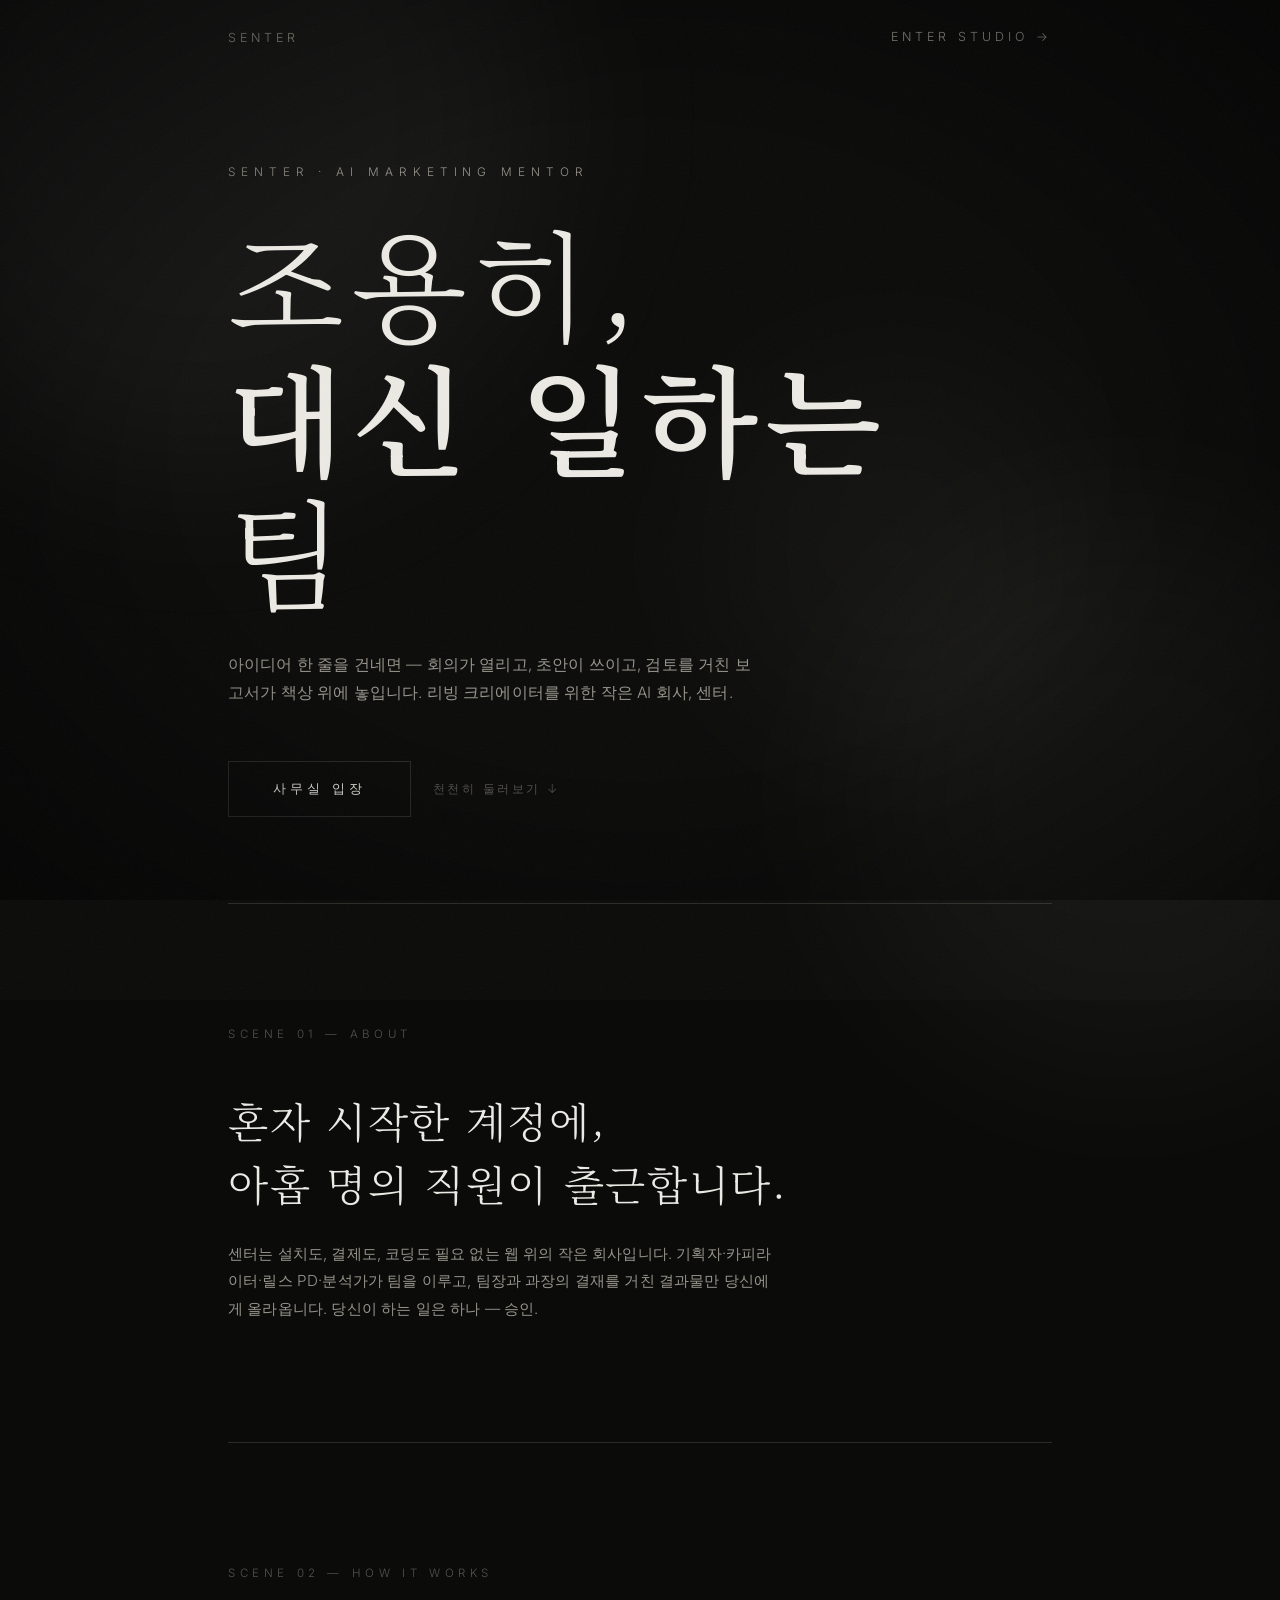
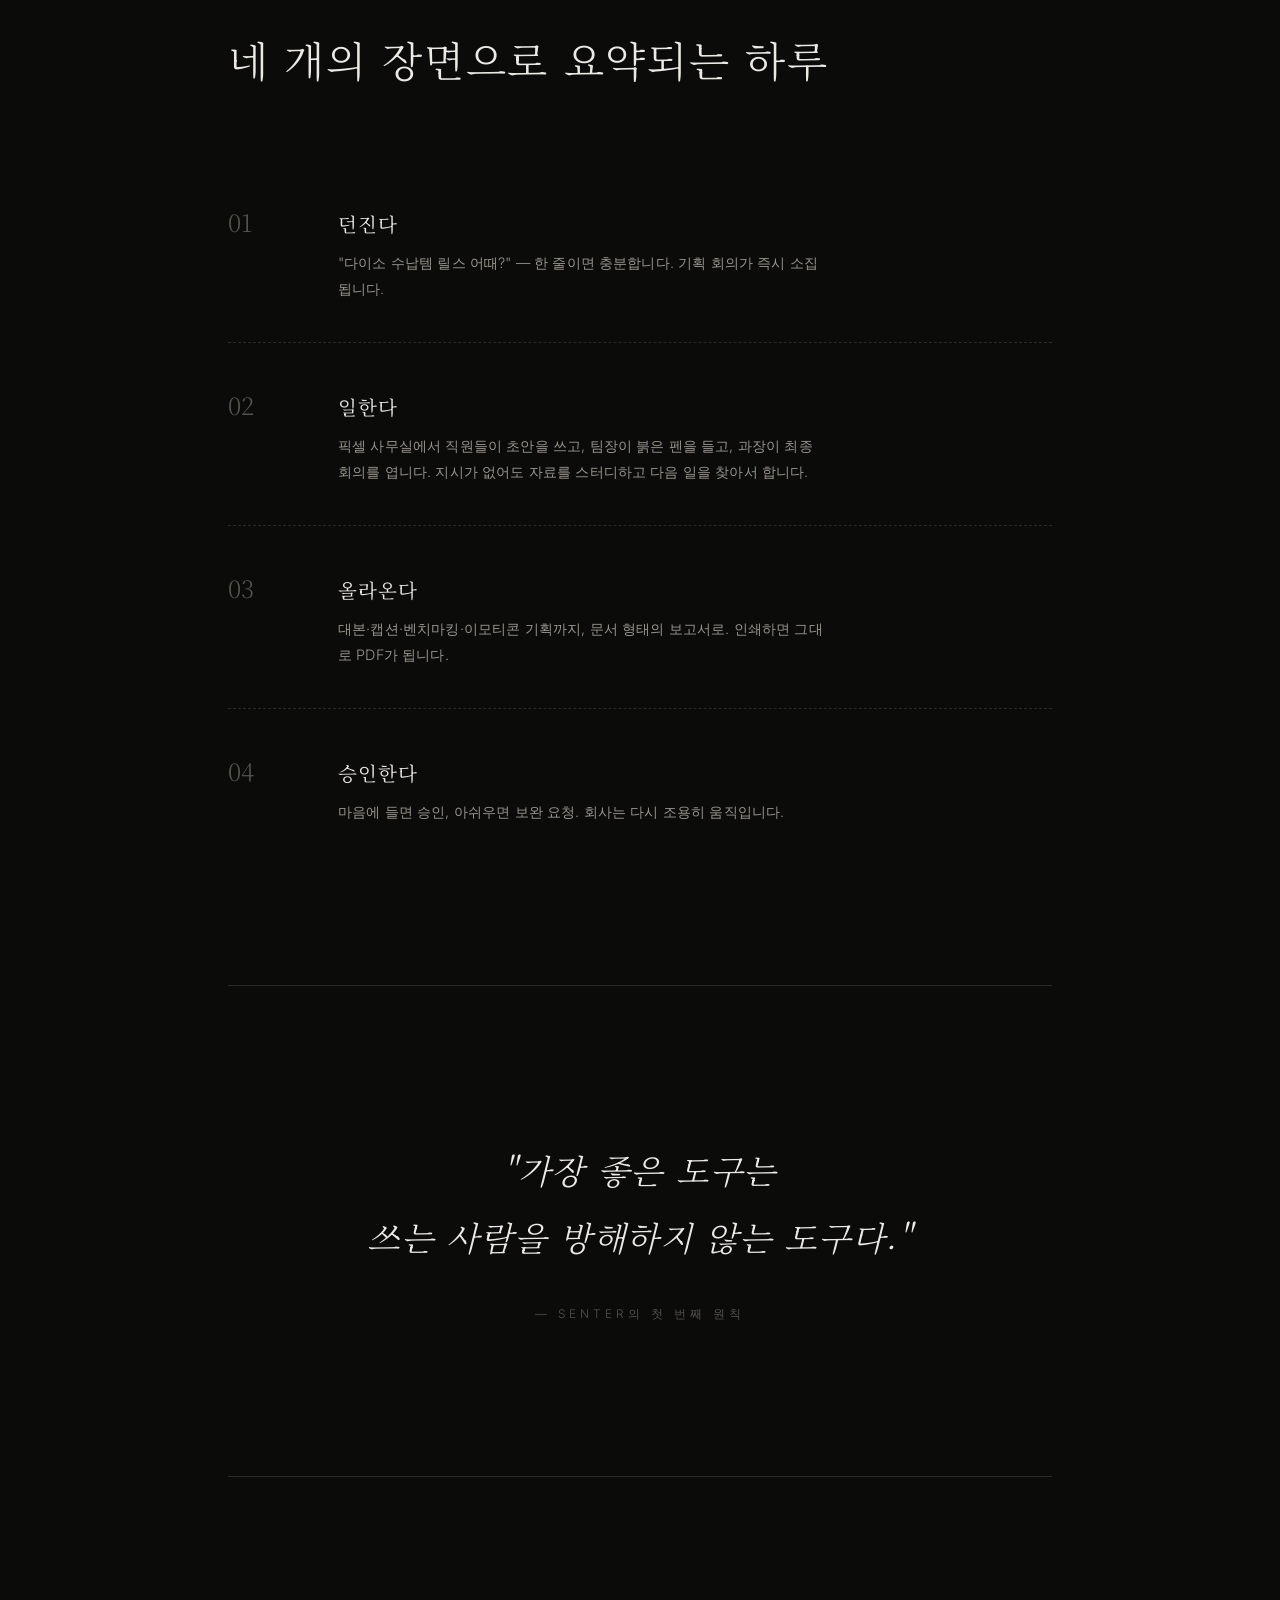
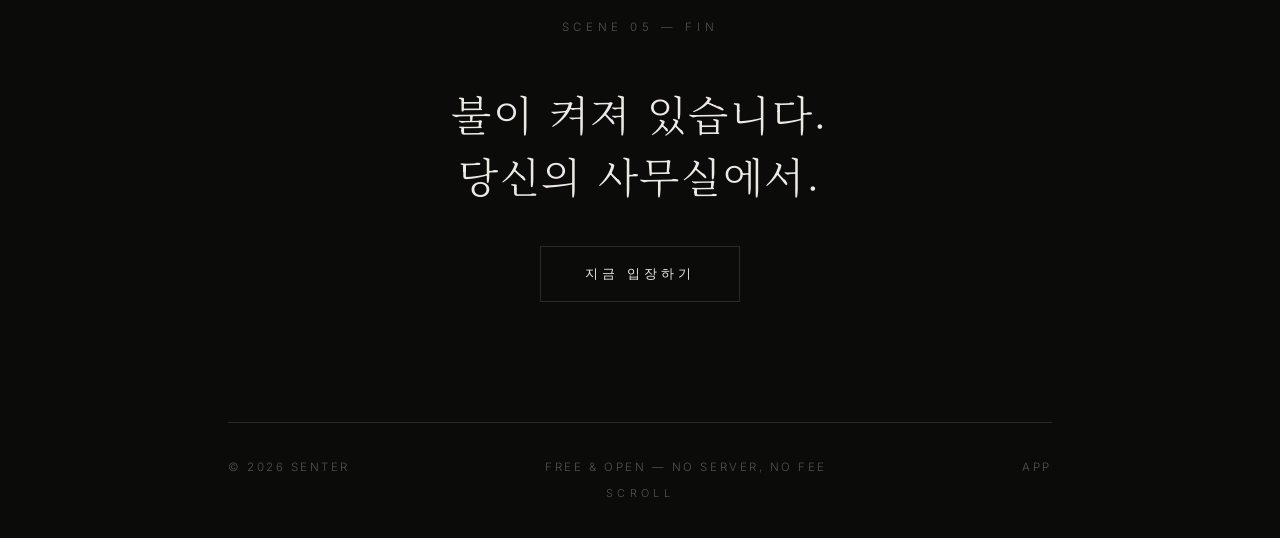
==== homepage/index.html @ 156e3adc "브랜드 홈페이지 + 개인 포트폴리오 사이트 (앱과 별개, 흑백 필름·몽환 무드) - homepage/index.html: 센터 브랜드 홈페이지 — 미니멀 흑백 영화 무드   (필름" ====
<!DOCTYPE html>
<html lang="ko">
<head>
<meta charset="UTF-8">
<meta name="viewport" content="width=device-width, initial-scale=1.0">
<title>센터 — 조용히, 대신 일하는 팀</title>
<meta name="description" content="센터(Senter) — 리빙 크리에이터를 위한 AI 마케팅 멘토 팀. 아이디어 한 줄이면, 회의부터 보고서까지.">
<!-- 무료 폰트 (Google Fonts, SIL OFL) — 렌더링 비차단 로드 -->
<link rel="preconnect" href="https://fonts.gstatic.com" crossorigin>
<link href="https://fonts.googleapis.com/css2?family=Noto+Serif+KR:wght@300;400;600&family=Inter:wght@300;400&display=swap" rel="stylesheet" media="print" onload="this.media='all'">
<style>
/* ============ 흑백 필름 · 몽환 무드 — 외부 이미지 없이 CSS/SVG로만 ============ */
* { box-sizing: border-box; margin: 0; padding: 0; }
:root {
  --ink: #eceae4;        /* 은염 인화지의 흰색 */
  --ink-soft: #97948b;
  --ink-dim: #55534d;
  --paper: #0b0b0a;      /* 필름의 검정 */
  --paper-2: #121211;
  --line: rgba(236, 234, 228, .14);
  --serif: "Noto Serif KR", "Apple SD Gothic Neo", serif;
  --sans: "Inter", "Apple SD Gothic Neo", system-ui, sans-serif;
}
html { scroll-behavior: smooth; }
body {
  background: var(--paper);
  color: var(--ink);
  font-family: var(--sans);
  font-weight: 300;
  line-height: 1.8;
  letter-spacing: .01em;
  overflow-x: hidden;
}

/* ---- 필름 그레인 (SVG 노이즈 — 프레임마다 미세하게 튐) ---- */
.grain {
  position: fixed; inset: -100px; z-index: 50; pointer-events: none;
  background-image: url("data:image/svg+xml,%3Csvg xmlns='http://www.w3.org/2000/svg' width='240' height='240'%3E%3Cfilter id='n'%3E%3CfeTurbulence type='fractalNoise' baseFrequency='0.9' numOctaves='2'/%3E%3C/filter%3E%3Crect width='240' height='240' filter='url(%23n)' opacity='0.55'/%3E%3C/svg%3E");
  opacity: .08;
  animation: grain 900ms steps(6) infinite;
}
@keyframes grain {
  0% { transform: translate(0, 0); } 20% { transform: translate(-30px, 12px); }
  40% { transform: translate(18px, -24px); } 60% { transform: translate(-12px, 30px); }
  80% { transform: translate(24px, 6px); } 100% { transform: translate(0, 0); }
}

/* ---- 비네트 + 은은한 명멸 (오래된 영사기) ---- */
.vignette {
  position: fixed; inset: 0; z-index: 49; pointer-events: none;
  background: radial-gradient(ellipse at center, transparent 52%, rgba(0,0,0,.55) 100%);
}
.flicker { animation: flicker 7s ease-in-out infinite; }
@keyframes flicker {
  0%, 100% { opacity: 1; } 92% { opacity: 1; }
  93% { opacity: .93; } 94% { opacity: 1; } 97% { opacity: .96; }
}

/* ---- 몽환: 흑백 안개 (블러 궤도) ---- */
.mist { position: fixed; border-radius: 50%; filter: blur(90px); z-index: 0; pointer-events: none; }
.mist-1 { width: 55vw; height: 55vw; background: rgba(236,234,228,.05); top: -18vw; left: -12vw; animation: drift1 26s ease-in-out infinite alternate; }
.mist-2 { width: 44vw; height: 44vw; background: rgba(236,234,228,.04); bottom: -14vw; right: -10vw; animation: drift2 32s ease-in-out infinite alternate; }
.mist-3 { width: 30vw; height: 30vw; background: rgba(236,234,228,.035); top: 40vh; left: 55vw; animation: drift1 38s ease-in-out infinite alternate-reverse; }
@keyframes drift1 { from { transform: translate(0,0) scale(1); } to { transform: translate(9vw, 6vh) scale(1.14); } }
@keyframes drift2 { from { transform: translate(0,0) scale(1.1); } to { transform: translate(-7vw, -5vh) scale(.95); } }

@media (prefers-reduced-motion: reduce) {
  .grain, .mist-1, .mist-2, .mist-3, .flicker { animation: none; }
}

/* ---- 레이아웃 ---- */
.frame { position: relative; z-index: 1; max-width: 880px; margin: 0 auto; padding: 0 28px; }

header.top {
  display: flex; justify-content: space-between; align-items: center;
  padding: 26px 0; font-size: .78rem; letter-spacing: .32em; color: var(--ink-soft);
  text-transform: uppercase;
}
header.top a { color: var(--ink-soft); text-decoration: none; border-bottom: 1px solid transparent; transition: .3s; }
header.top a:hover { color: var(--ink); border-color: var(--ink-dim); }

/* ---- 히어로 ---- */
.hero { min-height: 92vh; display: flex; flex-direction: column; justify-content: center; }
.hero .kicker {
  font-size: .74rem; letter-spacing: .5em; color: var(--ink-soft);
  text-transform: uppercase; margin-bottom: 30px;
}
.hero h1 {
  font-family: var(--serif); font-weight: 300; font-size: clamp(3.4rem, 11vw, 7.5rem);
  line-height: 1.12; letter-spacing: .06em;
}
.hero h1 em { font-style: normal; font-weight: 600; }
.hero .sub {
  margin-top: 34px; max-width: 34em; color: var(--ink-soft);
  font-size: .98rem; font-weight: 300;
}
.hero .cta-row { margin-top: 54px; display: flex; gap: 22px; align-items: center; flex-wrap: wrap; }
.cta {
  display: inline-block; padding: 15px 44px; color: var(--ink);
  border: 1px solid var(--line); text-decoration: none; font-size: .82rem;
  letter-spacing: .3em; text-transform: uppercase; transition: .45s;
  background: transparent;
}
.cta:hover { background: var(--ink); color: var(--paper); border-color: var(--ink); }
.cta-quiet { font-size: .78rem; letter-spacing: .2em; color: var(--ink-dim); text-decoration: none; transition: .3s; }
.cta-quiet:hover { color: var(--ink-soft); }
.scroll-hint {
  position: absolute; bottom: 34px; left: 50%; transform: translateX(-50%);
  font-size: .68rem; letter-spacing: .4em; color: var(--ink-dim); text-transform: uppercase;
  animation: hint 2.6s ease-in-out infinite;
}
@keyframes hint { 0%, 100% { opacity: .35; } 50% { opacity: .9; } }

/* ---- 섹션 공통 ---- */
section { padding: 120px 0; border-top: 1px solid var(--line); position: relative; }
.sec-no {
  font-size: .72rem; letter-spacing: .4em; color: var(--ink-dim);
  margin-bottom: 44px; text-transform: uppercase;
}
h2 {
  font-family: var(--serif); font-weight: 300; font-size: clamp(1.7rem, 4.4vw, 2.6rem);
  letter-spacing: .04em; line-height: 1.5; margin-bottom: 26px;
}
.lead { color: var(--ink-soft); max-width: 36em; font-size: .95rem; }

/* ---- 장면(기능) 목록 ---- */
.scenes { margin-top: 70px; display: grid; gap: 0; }
.scene {
  display: grid; grid-template-columns: 90px 1fr; gap: 20px;
  padding: 40px 0; border-top: 1px dashed var(--line); align-items: baseline;
}
.scene:first-child { border-top: none; }
.scene .no { font-family: var(--serif); font-size: 1.5rem; color: var(--ink-dim); font-weight: 300; }
.scene h3 { font-family: var(--serif); font-weight: 400; font-size: 1.22rem; letter-spacing: .05em; margin-bottom: 8px; }
.scene p { color: var(--ink-soft); font-size: .9rem; max-width: 34em; }

/* ---- 인용(무드) ---- */
.quote { text-align: center; padding: 150px 0; }
.quote blockquote {
  font-family: var(--serif); font-weight: 300; font-style: italic;
  font-size: clamp(1.4rem, 3.6vw, 2.1rem); line-height: 2; letter-spacing: .05em;
  max-width: 24em; margin: 0 auto;
}
.quote cite { display: block; margin-top: 34px; font-style: normal; font-size: .74rem; letter-spacing: .34em; color: var(--ink-dim); text-transform: uppercase; }

/* ---- 마지막 CTA ---- */
.fin { text-align: center; padding: 140px 0 120px; }
.fin h2 { margin-bottom: 40px; }

footer {
  border-top: 1px solid var(--line); padding: 34px 0 60px;
  display: flex; justify-content: space-between; gap: 14px; flex-wrap: wrap;
  font-size: .72rem; letter-spacing: .22em; color: var(--ink-dim); text-transform: uppercase;
}
footer a { color: var(--ink-dim); text-decoration: none; }
footer a:hover { color: var(--ink-soft); }

/* ---- 스크롤 리빌 ---- */
.reveal { opacity: 0; transform: translateY(26px); transition: opacity 1.1s ease, transform 1.1s ease; }
.reveal.on { opacity: 1; transform: none; }
@media (prefers-reduced-motion: reduce) { .reveal { opacity: 1; transform: none; transition: none; } }

@media (max-width: 640px) {
  .scene { grid-template-columns: 48px 1fr; }
  section { padding: 84px 0; }
}
</style>
</head>
<body class="flicker">

<div class="mist mist-1"></div>
<div class="mist mist-2"></div>
<div class="mist mist-3"></div>

<div class="frame">
  <header class="top">
    <span>Senter</span>
    <a href="../index.html">Enter&nbsp;Studio →</a>
  </header>

  <!-- 장면 0. 히어로 -->
  <main class="hero">
    <p class="kicker">Senter · AI Marketing Mentor</p>
    <h1>조용히,<br><em>대신 일하는</em> 팀</h1>
    <p class="sub">
      아이디어 한 줄을 건네면 — 회의가 열리고, 초안이 쓰이고,
      검토를 거친 보고서가 책상 위에 놓입니다.
      리빙 크리에이터를 위한 작은 AI 회사, 센터.
    </p>
    <div class="cta-row">
      <a class="cta" href="../index.html">사무실 입장</a>
      <a class="cta-quiet" href="#about">천천히 둘러보기 ↓</a>
    </div>
    <span class="scroll-hint">Scroll</span>
  </main>

  <!-- 장면 1. 소개 -->
  <section id="about" class="reveal">
    <p class="sec-no">Scene 01 — About</p>
    <h2>혼자 시작한 계정에,<br>아홉 명의 직원이 출근합니다.</h2>
    <p class="lead">
      센터는 설치도, 결제도, 코딩도 필요 없는 웹 위의 작은 회사입니다.
      기획자·카피라이터·릴스 PD·분석가가 팀을 이루고,
      팀장과 과장의 결재를 거친 결과물만 당신에게 올라옵니다.
      당신이 하는 일은 하나 — 승인.
    </p>
  </section>

  <!-- 장면 2. 방식 -->
  <section class="reveal">
    <p class="sec-no">Scene 02 — How it works</p>
    <h2>네 개의 장면으로 요약되는 하루</h2>
    <div class="scenes">
      <div class="scene">
        <span class="no">01</span>
        <div>
          <h3>던진다</h3>
          <p>"다이소 수납템 릴스 어때?" — 한 줄이면 충분합니다. 기획 회의가 즉시 소집됩니다.</p>
        </div>
      </div>
      <div class="scene">
        <span class="no">02</span>
        <div>
          <h3>일한다</h3>
          <p>픽셀 사무실에서 직원들이 초안을 쓰고, 팀장이 붉은 펜을 들고, 과장이 최종 회의를 엽니다. 지시가 없어도 자료를 스터디하고 다음 일을 찾아서 합니다.</p>
        </div>
      </div>
      <div class="scene">
        <span class="no">03</span>
        <div>
          <h3>올라온다</h3>
          <p>대본·캡션·벤치마킹·이모티콘 기획까지, 문서 형태의 보고서로. 인쇄하면 그대로 PDF가 됩니다.</p>
        </div>
      </div>
      <div class="scene">
        <span class="no">04</span>
        <div>
          <h3>승인한다</h3>
          <p>마음에 들면 승인, 아쉬우면 보완 요청. 회사는 다시 조용히 움직입니다.</p>
        </div>
      </div>
    </div>
  </section>

  <!-- 장면 3. 무드 인용 -->
  <section class="quote reveal">
    <blockquote>
      "가장 좋은 도구는<br>쓰는 사람을 방해하지 않는 도구다."
    </blockquote>
    <cite>— Senter의 첫 번째 원칙</cite>
  </section>

  <!-- 장면 4. 마지막 -->
  <section class="fin reveal">
    <p class="sec-no">Scene 05 — Fin</p>
    <h2>불이 켜져 있습니다.<br>당신의 사무실에서.</h2>
    <a class="cta" href="../index.html">지금 입장하기</a>
  </section>

  <footer>
    <span>© 2026 Senter</span>
    <span>Free &amp; open — no server, no fee</span>
    <a href="../index.html">app</a>
  </footer>
</div>

<div class="vignette"></div>
<div class="grain"></div>

<script>
// 스크롤 리빌 (의존성 없음)
(function () {
  "use strict";
  var els = document.querySelectorAll(".reveal");
  if (!("IntersectionObserver" in window)) {
    els.forEach(function (el) { el.classList.add("on"); });
    return;
  }
  var io = new IntersectionObserver(function (entries) {
    entries.forEach(function (e) {
      if (e.isIntersecting) { e.target.classList.add("on"); io.unobserve(e.target); }
    });
  }, { threshold: 0.18 });
  els.forEach(function (el) { io.observe(el); });
})();
</script>
</body>
</html>
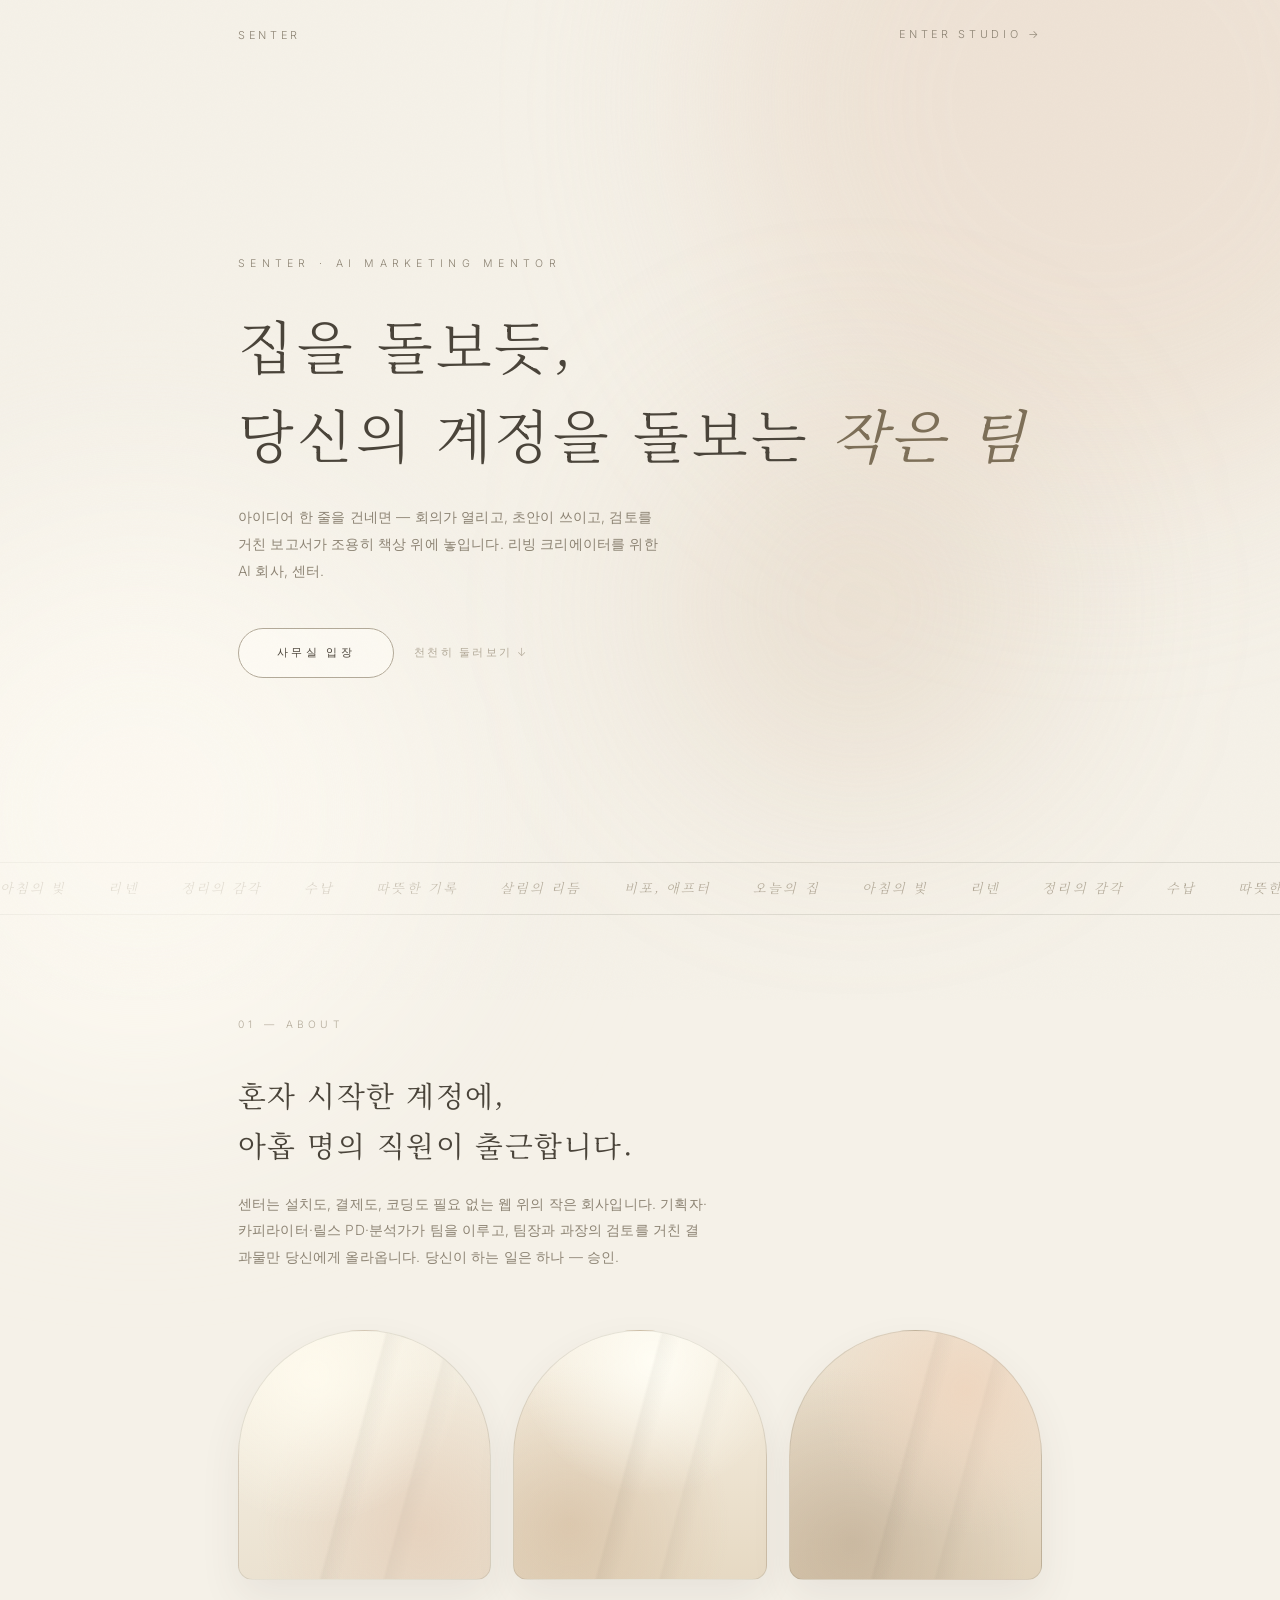
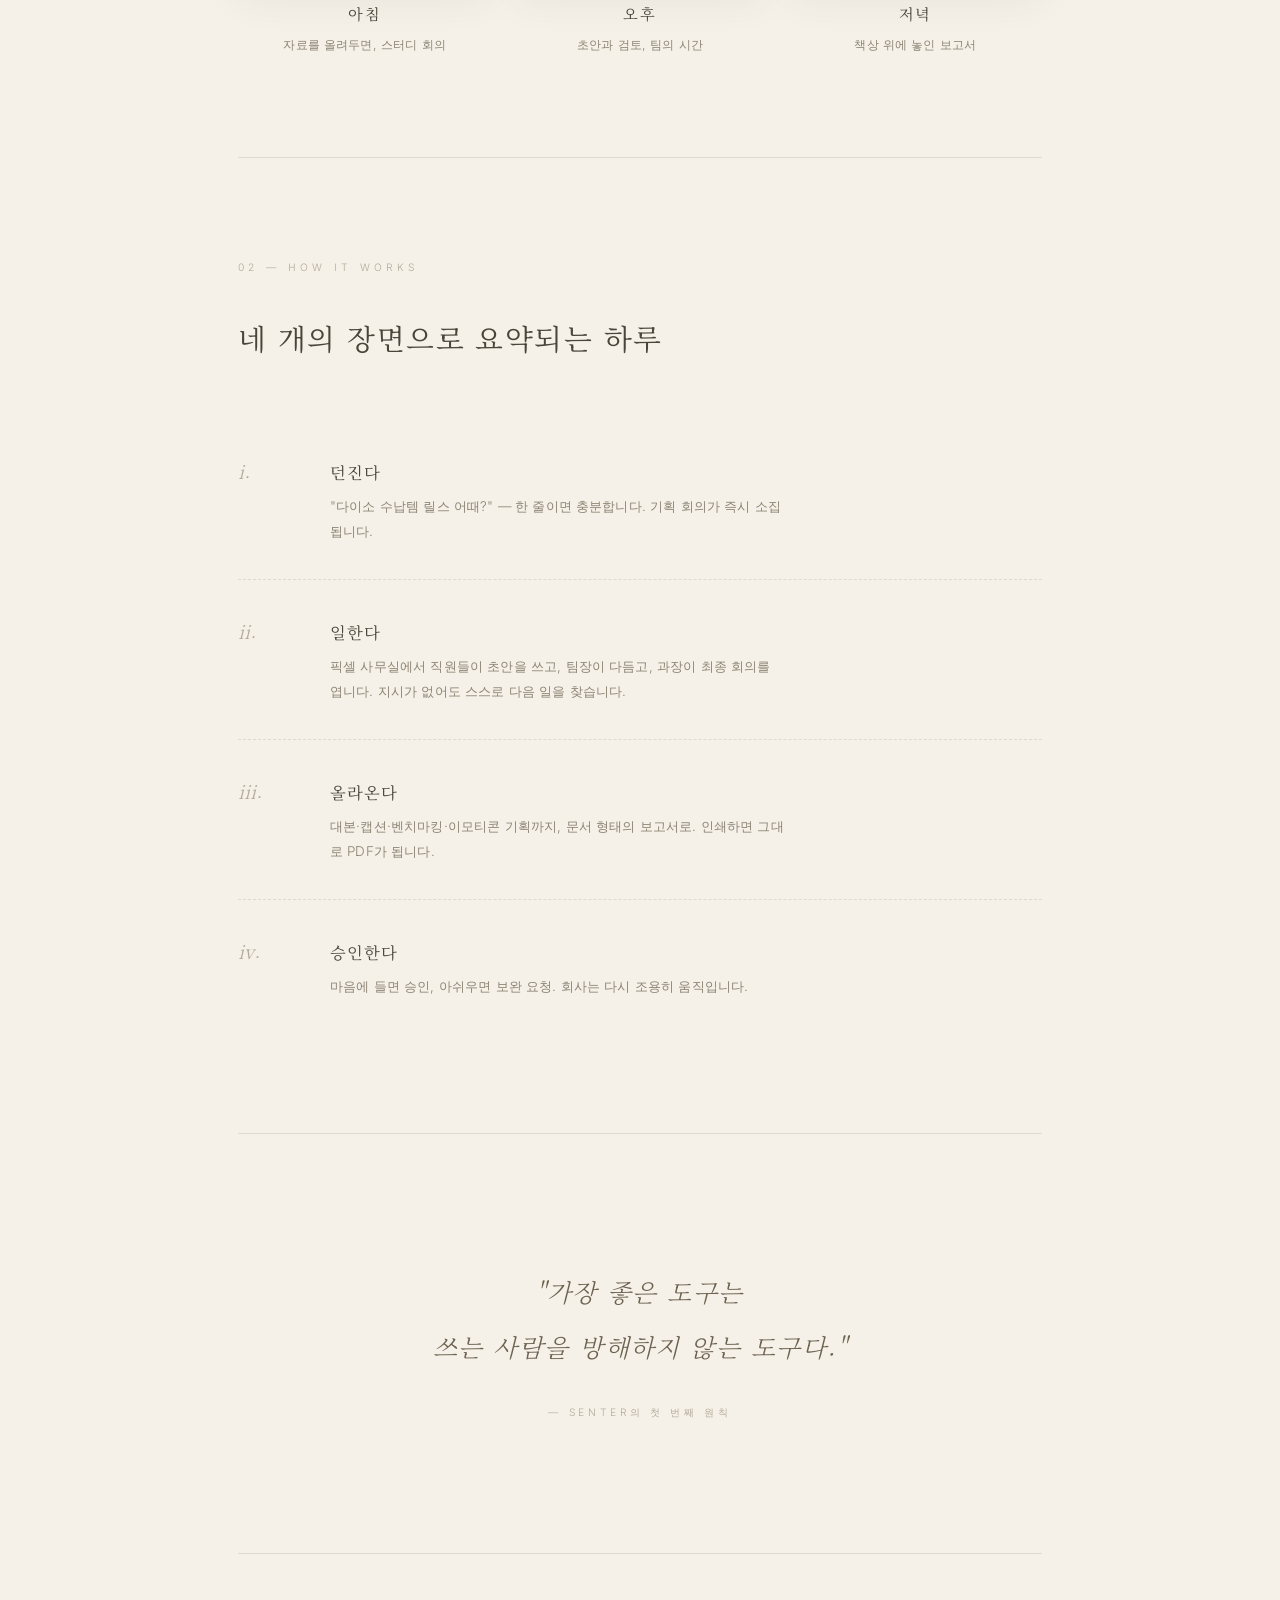
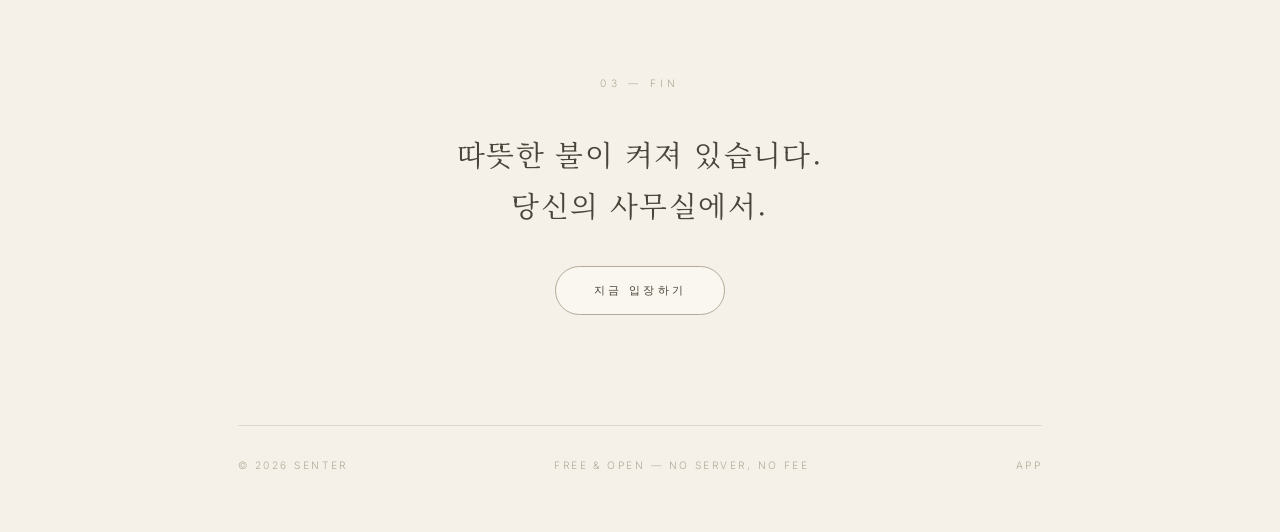
==== commit 72146dff: "홈페이지·포트폴리오 리디자인 — 아이보리·베이지 리빙 무드, 타이포 축소 - 흑백 필름 → 아이보리·베이지·살구빛 파스텔 (밝고 부드러운 리빙 감성 + 몽환 유지) - 히어로 타이" ====
--- a/homepage/index.html
+++ b/homepage/index.html
@@ -7,17 +7,19 @@
 <meta name="description" content="센터(Senter) — 리빙 크리에이터를 위한 AI 마케팅 멘토 팀. 아이디어 한 줄이면, 회의부터 보고서까지.">
 <!-- 무료 폰트 (Google Fonts, SIL OFL) — 렌더링 비차단 로드 -->
 <link rel="preconnect" href="https://fonts.gstatic.com" crossorigin>
-<link href="https://fonts.googleapis.com/css2?family=Noto+Serif+KR:wght@300;400;600&family=Inter:wght@300;400&display=swap" rel="stylesheet" media="print" onload="this.media='all'">
+<link href="https://fonts.googleapis.com/css2?family=Noto+Serif+KR:ital,wght@0,300;0,400;0,600;1,300&family=Inter:wght@300;400&display=swap" rel="stylesheet" media="print" onload="this.media='all'">
 <style>
-/* ============ 흑백 필름 · 몽환 무드 — 외부 이미지 없이 CSS/SVG로만 ============ */
+/* ============ 아이보리·베이지 — 밝고 부드러운 리빙 무드, 몽환 (외부 이미지 없이 CSS로만) ============ */
 * { box-sizing: border-box; margin: 0; padding: 0; }
 :root {
-  --ink: #eceae4;        /* 은염 인화지의 흰색 */
-  --ink-soft: #97948b;
-  --ink-dim: #55534d;
-  --paper: #0b0b0a;      /* 필름의 검정 */
-  --paper-2: #121211;
-  --line: rgba(236, 234, 228, .14);
+  --paper: #f5f1e8;        /* 아이보리 리넨 */
+  --paper-2: #ede7da;      /* 밝은 베이지 */
+  --ink: #4a443a;          /* 따뜻한 흑갈색 */
+  --ink-soft: #8d8474;
+  --ink-dim: #b3aa99;
+  --line: rgba(74, 68, 58, .13);
+  --warm: #c8a988;         /* 모래·라떼 */
+  --blush: #e4cdb8;        /* 살구빛 */
   --serif: "Noto Serif KR", "Apple SD Gothic Neo", serif;
   --sans: "Inter", "Apple SD Gothic Neo", system-ui, sans-serif;
 }
@@ -27,146 +29,158 @@
   color: var(--ink);
   font-family: var(--sans);
   font-weight: 300;
-  line-height: 1.8;
+  line-height: 1.9;
   letter-spacing: .01em;
   overflow-x: hidden;
 }
 
-/* ---- 필름 그레인 (SVG 노이즈 — 프레임마다 미세하게 튐) ---- */
+/* ---- 리넨 질감 (아주 옅은 종이 노이즈) ---- */
 .grain {
   position: fixed; inset: -100px; z-index: 50; pointer-events: none;
-  background-image: url("data:image/svg+xml,%3Csvg xmlns='http://www.w3.org/2000/svg' width='240' height='240'%3E%3Cfilter id='n'%3E%3CfeTurbulence type='fractalNoise' baseFrequency='0.9' numOctaves='2'/%3E%3C/filter%3E%3Crect width='240' height='240' filter='url(%23n)' opacity='0.55'/%3E%3C/svg%3E");
-  opacity: .08;
-  animation: grain 900ms steps(6) infinite;
-}
-@keyframes grain {
-  0% { transform: translate(0, 0); } 20% { transform: translate(-30px, 12px); }
-  40% { transform: translate(18px, -24px); } 60% { transform: translate(-12px, 30px); }
-  80% { transform: translate(24px, 6px); } 100% { transform: translate(0, 0); }
-}
-
-/* ---- 비네트 + 은은한 명멸 (오래된 영사기) ---- */
-.vignette {
-  position: fixed; inset: 0; z-index: 49; pointer-events: none;
-  background: radial-gradient(ellipse at center, transparent 52%, rgba(0,0,0,.55) 100%);
-}
-.flicker { animation: flicker 7s ease-in-out infinite; }
-@keyframes flicker {
-  0%, 100% { opacity: 1; } 92% { opacity: 1; }
-  93% { opacity: .93; } 94% { opacity: 1; } 97% { opacity: .96; }
-}
-
-/* ---- 몽환: 흑백 안개 (블러 궤도) ---- */
-.mist { position: fixed; border-radius: 50%; filter: blur(90px); z-index: 0; pointer-events: none; }
-.mist-1 { width: 55vw; height: 55vw; background: rgba(236,234,228,.05); top: -18vw; left: -12vw; animation: drift1 26s ease-in-out infinite alternate; }
-.mist-2 { width: 44vw; height: 44vw; background: rgba(236,234,228,.04); bottom: -14vw; right: -10vw; animation: drift2 32s ease-in-out infinite alternate; }
-.mist-3 { width: 30vw; height: 30vw; background: rgba(236,234,228,.035); top: 40vh; left: 55vw; animation: drift1 38s ease-in-out infinite alternate-reverse; }
-@keyframes drift1 { from { transform: translate(0,0) scale(1); } to { transform: translate(9vw, 6vh) scale(1.14); } }
-@keyframes drift2 { from { transform: translate(0,0) scale(1.1); } to { transform: translate(-7vw, -5vh) scale(.95); } }
-
-@media (prefers-reduced-motion: reduce) {
-  .grain, .mist-1, .mist-2, .mist-3, .flicker { animation: none; }
-}
+  background-image: url("data:image/svg+xml,%3Csvg xmlns='http://www.w3.org/2000/svg' width='260' height='260'%3E%3Cfilter id='n'%3E%3CfeTurbulence type='fractalNoise' baseFrequency='0.8' numOctaves='2'/%3E%3C/filter%3E%3Crect width='260' height='260' filter='url(%23n)' opacity='0.5'/%3E%3C/svg%3E");
+  opacity: .045; mix-blend-mode: multiply;
+}
+
+/* ---- 몽환: 창으로 드는 빛 (부드러운 웜톤 광원) ---- */
+.mist { position: fixed; border-radius: 50%; filter: blur(100px); z-index: 0; pointer-events: none; }
+.mist-1 { width: 60vw; height: 60vw; background: rgba(228, 205, 184, .40); top: -22vw; right: -16vw; animation: drift1 34s ease-in-out infinite alternate; }
+.mist-2 { width: 46vw; height: 46vw; background: rgba(255, 252, 244, .65); bottom: -16vw; left: -12vw; animation: drift2 40s ease-in-out infinite alternate; }
+.mist-3 { width: 30vw; height: 30vw; background: rgba(200, 169, 136, .22); top: 46vh; left: 52vw; animation: drift1 46s ease-in-out infinite alternate-reverse; }
+@keyframes drift1 { from { transform: translate(0,0) scale(1); } to { transform: translate(-7vw, 5vh) scale(1.12); } }
+@keyframes drift2 { from { transform: translate(0,0) scale(1.06); } to { transform: translate(6vw, -4vh) scale(.96); } }
+@media (prefers-reduced-motion: reduce) { .mist-1, .mist-2, .mist-3 { animation: none; } }
 
 /* ---- 레이아웃 ---- */
-.frame { position: relative; z-index: 1; max-width: 880px; margin: 0 auto; padding: 0 28px; }
+.frame { position: relative; z-index: 1; max-width: 860px; margin: 0 auto; padding: 0 28px; }
 
 header.top {
   display: flex; justify-content: space-between; align-items: center;
-  padding: 26px 0; font-size: .78rem; letter-spacing: .32em; color: var(--ink-soft);
+  padding: 24px 0; font-size: .68rem; letter-spacing: .34em; color: var(--ink-soft);
   text-transform: uppercase;
 }
 header.top a { color: var(--ink-soft); text-decoration: none; border-bottom: 1px solid transparent; transition: .3s; }
 header.top a:hover { color: var(--ink); border-color: var(--ink-dim); }
 
-/* ---- 히어로 ---- */
-.hero { min-height: 92vh; display: flex; flex-direction: column; justify-content: center; }
-.hero .kicker {
-  font-size: .74rem; letter-spacing: .5em; color: var(--ink-soft);
-  text-transform: uppercase; margin-bottom: 30px;
-}
+/* ---- 히어로 (타이포 축소, 여백으로 말하기) ---- */
+.hero { min-height: 88vh; display: flex; flex-direction: column; justify-content: center; }
+.hero .kicker { font-size: .66rem; letter-spacing: .5em; color: var(--ink-soft); text-transform: uppercase; margin-bottom: 26px; }
 .hero h1 {
-  font-family: var(--serif); font-weight: 300; font-size: clamp(3.4rem, 11vw, 7.5rem);
-  line-height: 1.12; letter-spacing: .06em;
-}
-.hero h1 em { font-style: normal; font-weight: 600; }
-.hero .sub {
-  margin-top: 34px; max-width: 34em; color: var(--ink-soft);
-  font-size: .98rem; font-weight: 300;
-}
-.hero .cta-row { margin-top: 54px; display: flex; gap: 22px; align-items: center; flex-wrap: wrap; }
+  font-family: var(--serif); font-weight: 300;
+  font-size: clamp(2rem, 5.6vw, 3.6rem);
+  line-height: 1.55; letter-spacing: .05em;
+}
+.hero h1 em { font-style: italic; font-weight: 400; color: #7d6f58; }
+.hero .sub { margin-top: 26px; max-width: 30em; color: var(--ink-soft); font-size: .88rem; }
+.hero .cta-row { margin-top: 44px; display: flex; gap: 20px; align-items: center; flex-wrap: wrap; }
 .cta {
-  display: inline-block; padding: 15px 44px; color: var(--ink);
-  border: 1px solid var(--line); text-decoration: none; font-size: .82rem;
+  display: inline-block; padding: 13px 38px; color: var(--ink);
+  border: 1px solid var(--ink-dim); text-decoration: none; font-size: .7rem;
   letter-spacing: .3em; text-transform: uppercase; transition: .45s;
-  background: transparent;
+  background: rgba(255, 253, 247, .5); border-radius: 999px;
 }
 .cta:hover { background: var(--ink); color: var(--paper); border-color: var(--ink); }
-.cta-quiet { font-size: .78rem; letter-spacing: .2em; color: var(--ink-dim); text-decoration: none; transition: .3s; }
+.cta-quiet { font-size: .7rem; letter-spacing: .2em; color: var(--ink-dim); text-decoration: none; transition: .3s; }
 .cta-quiet:hover { color: var(--ink-soft); }
-.scroll-hint {
-  position: absolute; bottom: 34px; left: 50%; transform: translateX(-50%);
-  font-size: .68rem; letter-spacing: .4em; color: var(--ink-dim); text-transform: uppercase;
-  animation: hint 2.6s ease-in-out infinite;
-}
-@keyframes hint { 0%, 100% { opacity: .35; } 50% { opacity: .9; } }
+
+/* ---- 흐르는 단어 띠 (리빙의 낱말들) ---- */
+.ticker { border-top: 1px solid var(--line); border-bottom: 1px solid var(--line); overflow: hidden; padding: 13px 0; }
+.ticker-inner {
+  display: flex; gap: 3.2em; white-space: nowrap; width: max-content;
+  font-family: var(--serif); font-style: italic; font-size: .82rem; color: var(--ink-dim);
+  letter-spacing: .16em; animation: tick 38s linear infinite;
+}
+@keyframes tick { from { transform: translateX(0); } to { transform: translateX(-50%); } }
+@media (prefers-reduced-motion: reduce) { .ticker-inner { animation: none; } }
 
 /* ---- 섹션 공통 ---- */
-section { padding: 120px 0; border-top: 1px solid var(--line); position: relative; }
-.sec-no {
-  font-size: .72rem; letter-spacing: .4em; color: var(--ink-dim);
-  margin-bottom: 44px; text-transform: uppercase;
-}
+section { padding: 100px 0; }
+section + section { border-top: 1px solid var(--line); }
+.sec-no { font-size: .64rem; letter-spacing: .42em; color: var(--ink-dim); margin-bottom: 36px; text-transform: uppercase; }
 h2 {
-  font-family: var(--serif); font-weight: 300; font-size: clamp(1.7rem, 4.4vw, 2.6rem);
-  letter-spacing: .04em; line-height: 1.5; margin-bottom: 26px;
-}
-.lead { color: var(--ink-soft); max-width: 36em; font-size: .95rem; }
+  font-family: var(--serif); font-weight: 400;
+  font-size: clamp(1.3rem, 3vw, 1.8rem);
+  letter-spacing: .05em; line-height: 1.75; margin-bottom: 20px;
+}
+.lead { color: var(--ink-soft); max-width: 34em; font-size: .87rem; }
+
+/* ---- 빛의 패널: 창가의 세 시간 (CSS로 그린 정물) ---- */
+.plates { display: grid; grid-template-columns: repeat(3, 1fr); gap: 22px; margin-top: 60px; }
+.plate { text-align: center; }
+.plate .art {
+  height: 250px; border-radius: 140px 140px 16px 16px; /* 아치 창 */
+  border: 1px solid var(--line);
+  box-shadow: 0 18px 40px rgba(74, 68, 58, .08);
+  position: relative; overflow: hidden;
+}
+.plate .art::after { /* 창살 그림자 */
+  content: ""; position: absolute; inset: 0;
+  background: linear-gradient(105deg, transparent 46%, rgba(74,68,58,.05) 47%, transparent 53%),
+              linear-gradient(105deg, transparent 66%, rgba(74,68,58,.04) 67%, transparent 73%);
+}
+.art-morning {
+  background: radial-gradient(circle at 30% 18%, rgba(255,251,238,.95), transparent 55%),
+              radial-gradient(circle at 72% 80%, rgba(228,205,184,.75), transparent 60%),
+              linear-gradient(170deg, #f7f2e6, #e9dfcd);
+}
+.art-noon {
+  background: radial-gradient(circle at 55% 12%, rgba(255,253,244,1), transparent 52%),
+              radial-gradient(circle at 22% 78%, rgba(200,169,136,.42), transparent 58%),
+              linear-gradient(180deg, #f6efe1, #e6d9c3);
+}
+.art-dusk {
+  background: radial-gradient(circle at 70% 24%, rgba(238,213,190,.9), transparent 56%),
+              radial-gradient(circle at 25% 85%, rgba(160,138,113,.35), transparent 62%),
+              linear-gradient(195deg, #f2e9da, #ddcdb4);
+}
+.plate h3 { font-family: var(--serif); font-weight: 400; font-size: .95rem; margin-top: 20px; letter-spacing: .1em; }
+.plate p { font-size: .78rem; color: var(--ink-soft); margin-top: 4px; }
 
 /* ---- 장면(기능) 목록 ---- */
-.scenes { margin-top: 70px; display: grid; gap: 0; }
+.scenes { margin-top: 56px; }
 .scene {
-  display: grid; grid-template-columns: 90px 1fr; gap: 20px;
-  padding: 40px 0; border-top: 1px dashed var(--line); align-items: baseline;
+  display: grid; grid-template-columns: 74px 1fr; gap: 18px;
+  padding: 34px 0; border-top: 1px dashed var(--line); align-items: baseline;
 }
 .scene:first-child { border-top: none; }
-.scene .no { font-family: var(--serif); font-size: 1.5rem; color: var(--ink-dim); font-weight: 300; }
-.scene h3 { font-family: var(--serif); font-weight: 400; font-size: 1.22rem; letter-spacing: .05em; margin-bottom: 8px; }
-.scene p { color: var(--ink-soft); font-size: .9rem; max-width: 34em; }
+.scene .no { font-family: var(--serif); font-style: italic; font-size: 1.15rem; color: var(--ink-dim); }
+.scene h3 { font-family: var(--serif); font-weight: 400; font-size: 1.02rem; letter-spacing: .06em; margin-bottom: 6px; }
+.scene p { color: var(--ink-soft); font-size: .84rem; max-width: 34em; }
 
 /* ---- 인용(무드) ---- */
-.quote { text-align: center; padding: 150px 0; }
+.quote { text-align: center; padding: 130px 0; }
 .quote blockquote {
   font-family: var(--serif); font-weight: 300; font-style: italic;
-  font-size: clamp(1.4rem, 3.6vw, 2.1rem); line-height: 2; letter-spacing: .05em;
-  max-width: 24em; margin: 0 auto;
-}
-.quote cite { display: block; margin-top: 34px; font-style: normal; font-size: .74rem; letter-spacing: .34em; color: var(--ink-dim); text-transform: uppercase; }
-
-/* ---- 마지막 CTA ---- */
-.fin { text-align: center; padding: 140px 0 120px; }
-.fin h2 { margin-bottom: 40px; }
+  font-size: clamp(1.15rem, 2.6vw, 1.55rem); line-height: 2.2; letter-spacing: .06em;
+  max-width: 24em; margin: 0 auto; color: #6d6250;
+}
+.quote cite { display: block; margin-top: 30px; font-style: normal; font-size: .64rem; letter-spacing: .36em; color: var(--ink-dim); text-transform: uppercase; }
+
+/* ---- 마지막 ---- */
+.fin { text-align: center; padding: 120px 0 110px; }
+.fin h2 { margin-bottom: 36px; }
 
 footer {
-  border-top: 1px solid var(--line); padding: 34px 0 60px;
+  border-top: 1px solid var(--line); padding: 30px 0 56px;
   display: flex; justify-content: space-between; gap: 14px; flex-wrap: wrap;
-  font-size: .72rem; letter-spacing: .22em; color: var(--ink-dim); text-transform: uppercase;
+  font-size: .64rem; letter-spacing: .24em; color: var(--ink-dim); text-transform: uppercase;
 }
 footer a { color: var(--ink-dim); text-decoration: none; }
 footer a:hover { color: var(--ink-soft); }
 
 /* ---- 스크롤 리빌 ---- */
-.reveal { opacity: 0; transform: translateY(26px); transition: opacity 1.1s ease, transform 1.1s ease; }
+.reveal { opacity: 0; transform: translateY(22px); transition: opacity 1.2s ease, transform 1.2s ease; }
 .reveal.on { opacity: 1; transform: none; }
 @media (prefers-reduced-motion: reduce) { .reveal { opacity: 1; transform: none; transition: none; } }
 
-@media (max-width: 640px) {
-  .scene { grid-template-columns: 48px 1fr; }
-  section { padding: 84px 0; }
+@media (max-width: 680px) {
+  .plates { grid-template-columns: 1fr; max-width: 320px; margin-left: auto; margin-right: auto; }
+  .plate .art { height: 220px; }
+  .scene { grid-template-columns: 44px 1fr; }
+  section { padding: 76px 0; }
 }
 </style>
 </head>
-<body class="flicker">
+<body>
 
 <div class="mist mist-1"></div>
 <div class="mist mist-2"></div>
@@ -178,62 +192,85 @@
     <a href="../index.html">Enter&nbsp;Studio →</a>
   </header>
 
-  <!-- 장면 0. 히어로 -->
+  <!-- 히어로 -->
   <main class="hero">
     <p class="kicker">Senter · AI Marketing Mentor</p>
-    <h1>조용히,<br><em>대신 일하는</em> 팀</h1>
+    <h1>집을 돌보듯,<br>당신의 계정을 돌보는 <em>작은 팀</em></h1>
     <p class="sub">
       아이디어 한 줄을 건네면 — 회의가 열리고, 초안이 쓰이고,
-      검토를 거친 보고서가 책상 위에 놓입니다.
-      리빙 크리에이터를 위한 작은 AI 회사, 센터.
+      검토를 거친 보고서가 조용히 책상 위에 놓입니다.
+      리빙 크리에이터를 위한 AI 회사, 센터.
     </p>
     <div class="cta-row">
       <a class="cta" href="../index.html">사무실 입장</a>
       <a class="cta-quiet" href="#about">천천히 둘러보기 ↓</a>
     </div>
-    <span class="scroll-hint">Scroll</span>
   </main>
-
-  <!-- 장면 1. 소개 -->
+</div>
+
+<!-- 흐르는 낱말 -->
+<div class="ticker" aria-hidden="true">
+  <div class="ticker-inner">
+    <span>아침의 빛</span><span>리넨</span><span>정리의 감각</span><span>수납</span><span>따뜻한 기록</span><span>살림의 리듬</span><span>비포, 애프터</span><span>오늘의 집</span>
+    <span>아침의 빛</span><span>리넨</span><span>정리의 감각</span><span>수납</span><span>따뜻한 기록</span><span>살림의 리듬</span><span>비포, 애프터</span><span>오늘의 집</span>
+  </div>
+</div>
+
+<div class="frame">
+  <!-- 01 소개 + 빛의 패널 -->
   <section id="about" class="reveal">
-    <p class="sec-no">Scene 01 — About</p>
+    <p class="sec-no">01 — About</p>
     <h2>혼자 시작한 계정에,<br>아홉 명의 직원이 출근합니다.</h2>
     <p class="lead">
       센터는 설치도, 결제도, 코딩도 필요 없는 웹 위의 작은 회사입니다.
       기획자·카피라이터·릴스 PD·분석가가 팀을 이루고,
-      팀장과 과장의 결재를 거친 결과물만 당신에게 올라옵니다.
+      팀장과 과장의 검토를 거친 결과물만 당신에게 올라옵니다.
       당신이 하는 일은 하나 — 승인.
     </p>
+    <div class="plates">
+      <div class="plate">
+        <div class="art art-morning"></div>
+        <h3>아침</h3><p>자료를 올려두면, 스터디 회의</p>
+      </div>
+      <div class="plate">
+        <div class="art art-noon"></div>
+        <h3>오후</h3><p>초안과 검토, 팀의 시간</p>
+      </div>
+      <div class="plate">
+        <div class="art art-dusk"></div>
+        <h3>저녁</h3><p>책상 위에 놓인 보고서</p>
+      </div>
+    </div>
   </section>
 
-  <!-- 장면 2. 방식 -->
+  <!-- 02 방식 -->
   <section class="reveal">
-    <p class="sec-no">Scene 02 — How it works</p>
+    <p class="sec-no">02 — How it works</p>
     <h2>네 개의 장면으로 요약되는 하루</h2>
     <div class="scenes">
       <div class="scene">
-        <span class="no">01</span>
+        <span class="no">i.</span>
         <div>
           <h3>던진다</h3>
           <p>"다이소 수납템 릴스 어때?" — 한 줄이면 충분합니다. 기획 회의가 즉시 소집됩니다.</p>
         </div>
       </div>
       <div class="scene">
-        <span class="no">02</span>
+        <span class="no">ii.</span>
         <div>
           <h3>일한다</h3>
-          <p>픽셀 사무실에서 직원들이 초안을 쓰고, 팀장이 붉은 펜을 들고, 과장이 최종 회의를 엽니다. 지시가 없어도 자료를 스터디하고 다음 일을 찾아서 합니다.</p>
+          <p>픽셀 사무실에서 직원들이 초안을 쓰고, 팀장이 다듬고, 과장이 최종 회의를 엽니다. 지시가 없어도 스스로 다음 일을 찾습니다.</p>
         </div>
       </div>
       <div class="scene">
-        <span class="no">03</span>
+        <span class="no">iii.</span>
         <div>
           <h3>올라온다</h3>
           <p>대본·캡션·벤치마킹·이모티콘 기획까지, 문서 형태의 보고서로. 인쇄하면 그대로 PDF가 됩니다.</p>
         </div>
       </div>
       <div class="scene">
-        <span class="no">04</span>
+        <span class="no">iv.</span>
         <div>
           <h3>승인한다</h3>
           <p>마음에 들면 승인, 아쉬우면 보완 요청. 회사는 다시 조용히 움직입니다.</p>
@@ -242,7 +279,7 @@
     </div>
   </section>
 
-  <!-- 장면 3. 무드 인용 -->
+  <!-- 03 무드 인용 -->
   <section class="quote reveal">
     <blockquote>
       "가장 좋은 도구는<br>쓰는 사람을 방해하지 않는 도구다."
@@ -250,10 +287,10 @@
     <cite>— Senter의 첫 번째 원칙</cite>
   </section>
 
-  <!-- 장면 4. 마지막 -->
+  <!-- 04 마지막 -->
   <section class="fin reveal">
-    <p class="sec-no">Scene 05 — Fin</p>
-    <h2>불이 켜져 있습니다.<br>당신의 사무실에서.</h2>
+    <p class="sec-no">03 — Fin</p>
+    <h2>따뜻한 불이 켜져 있습니다.<br>당신의 사무실에서.</h2>
     <a class="cta" href="../index.html">지금 입장하기</a>
   </section>
 
@@ -264,7 +301,6 @@
   </footer>
 </div>
 
-<div class="vignette"></div>
 <div class="grain"></div>
 
 <script>
@@ -280,7 +316,7 @@
     entries.forEach(function (e) {
       if (e.isIntersecting) { e.target.classList.add("on"); io.unobserve(e.target); }
     });
-  }, { threshold: 0.18 });
+  }, { threshold: 0.16 });
   els.forEach(function (el) { io.observe(el); });
 })();
 </script>
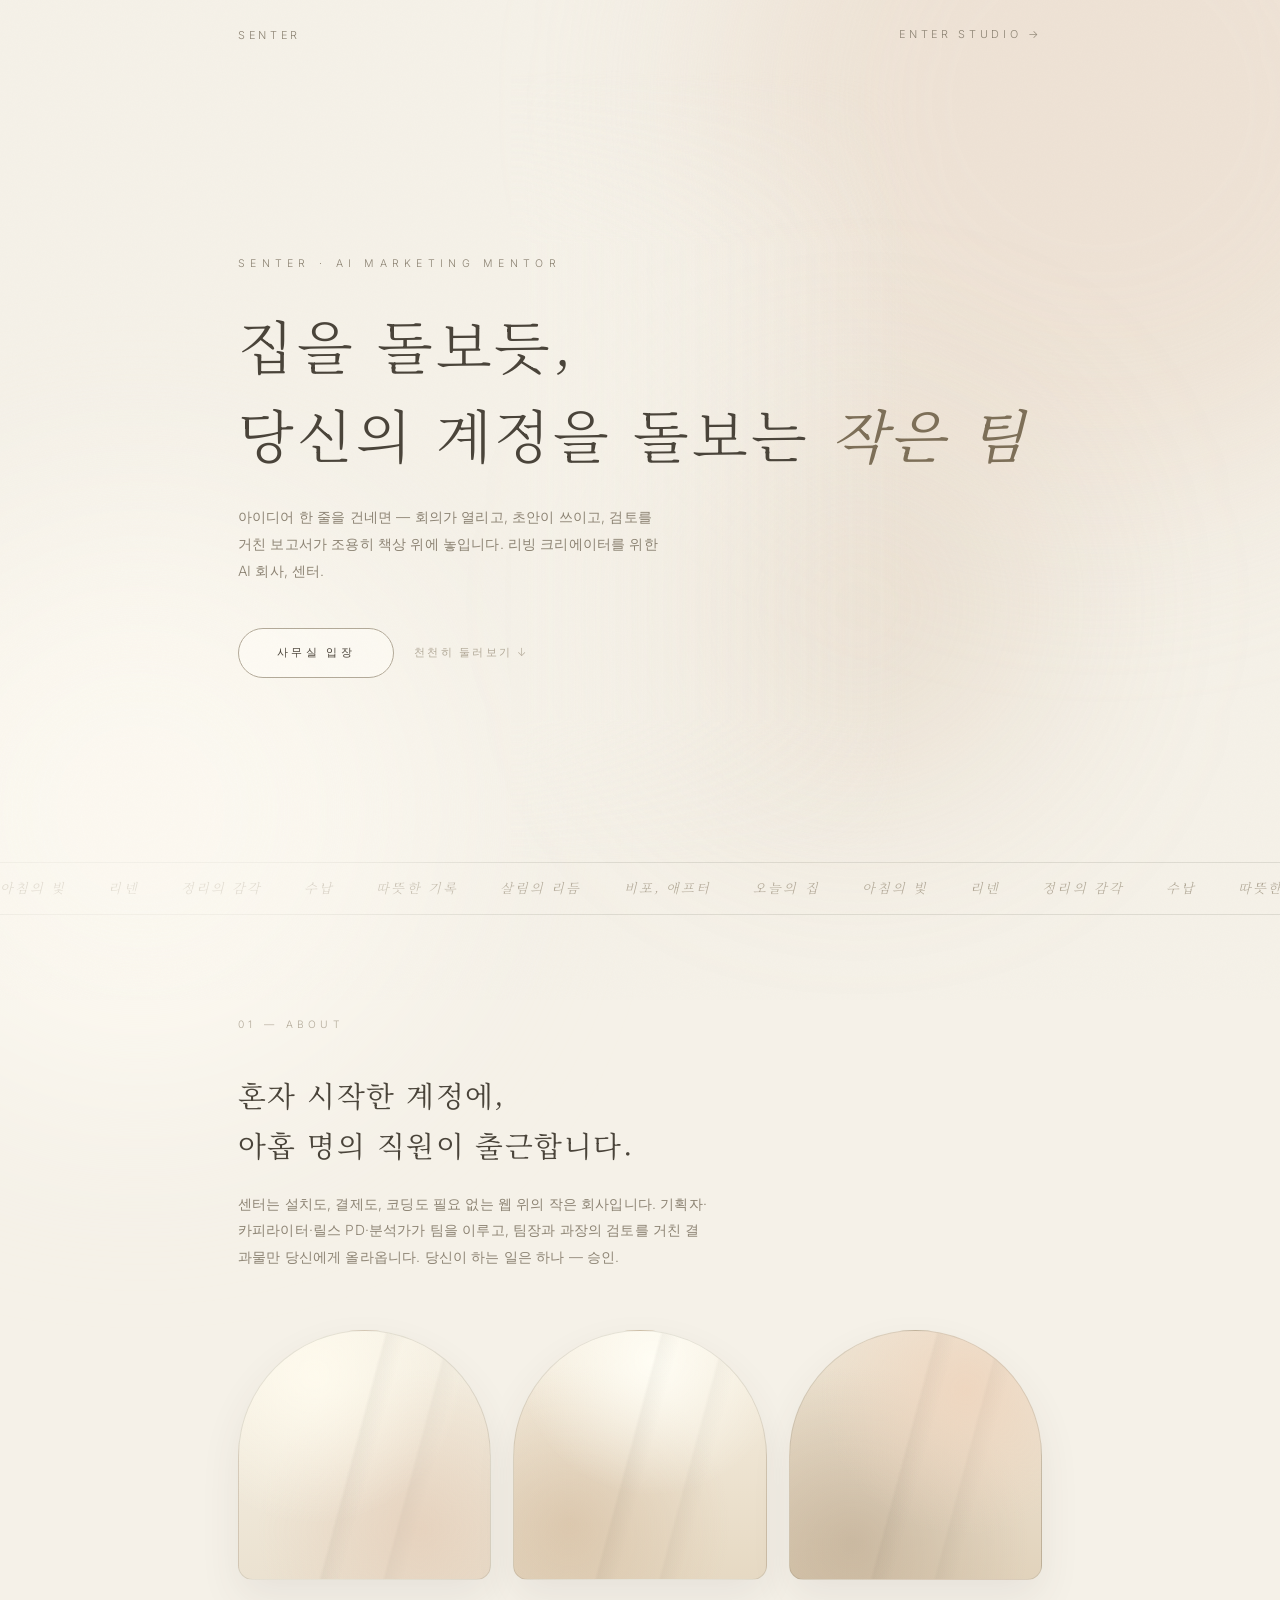
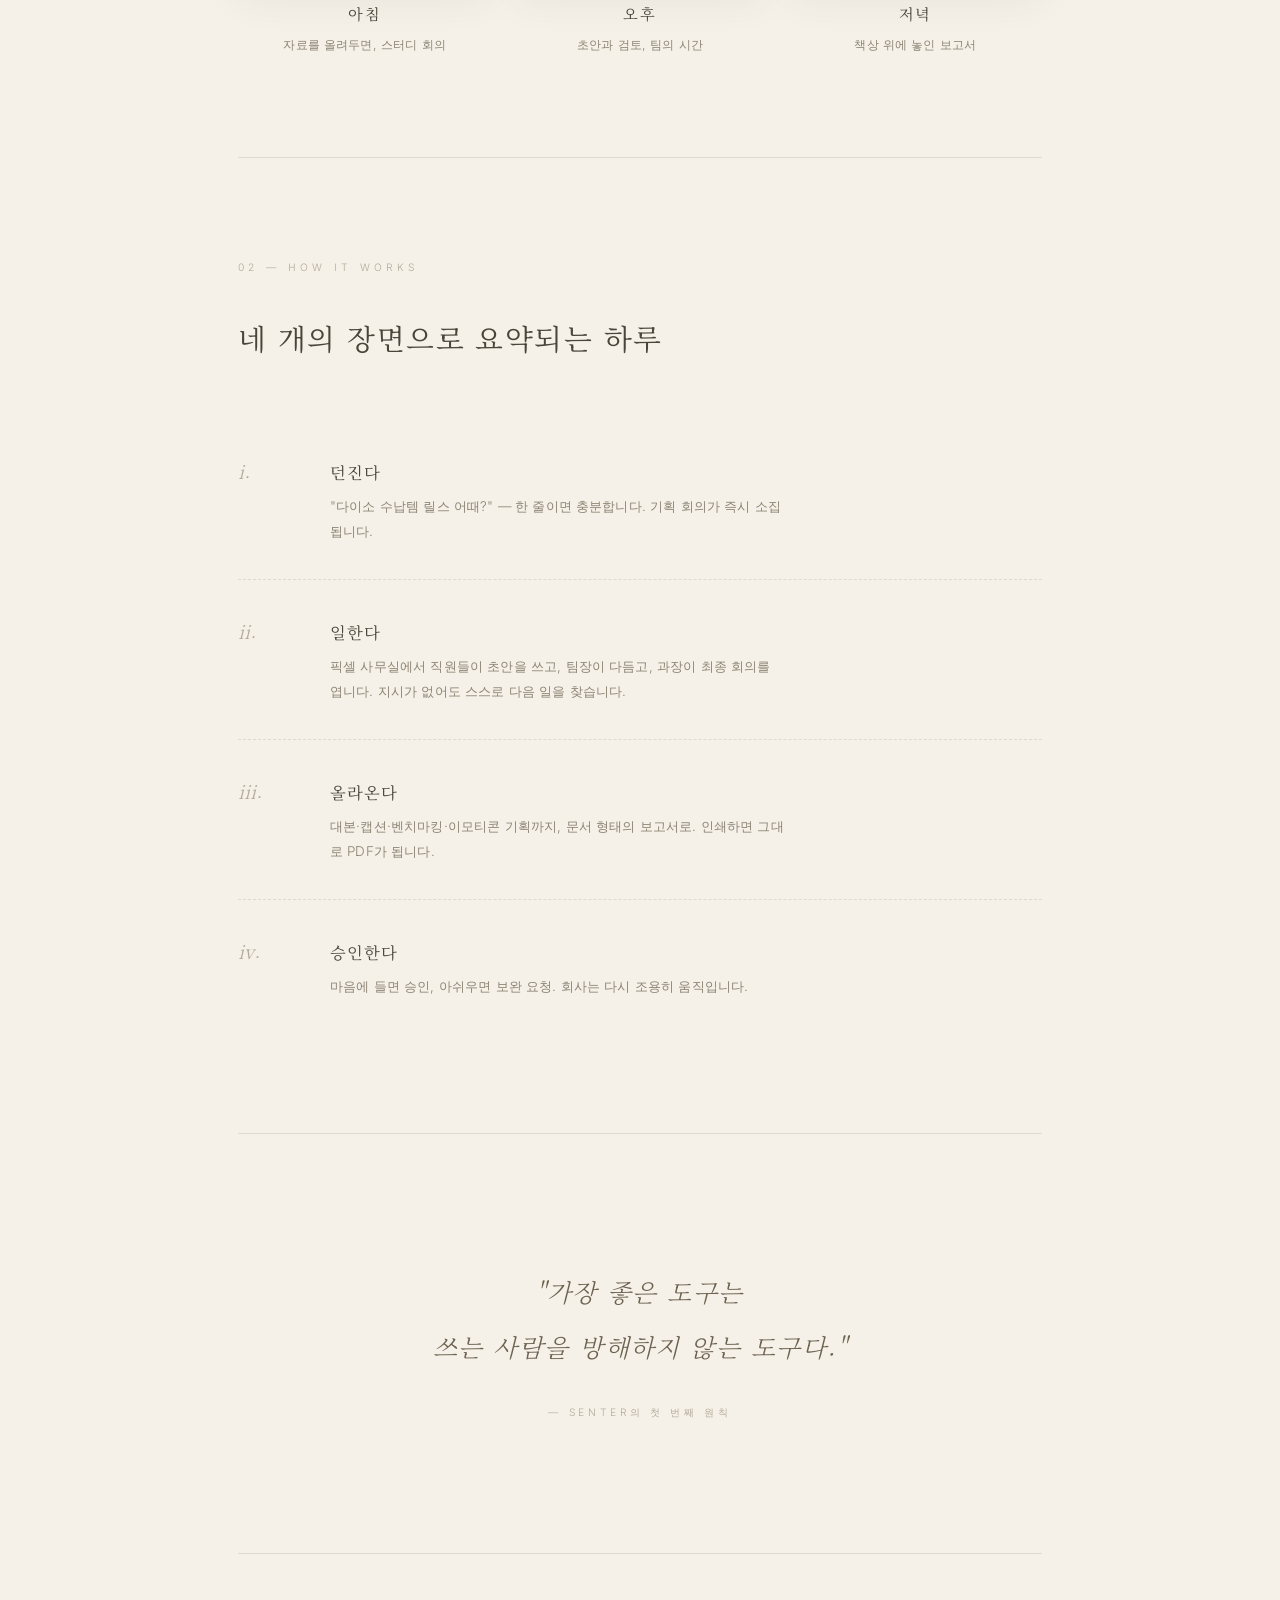
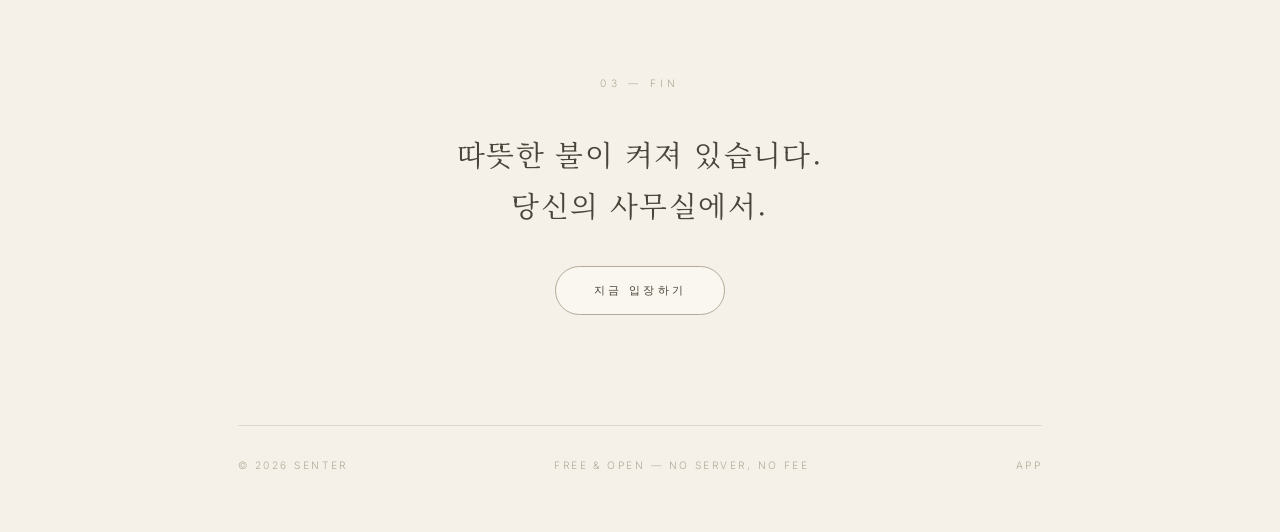
==== commit 55dbd63a: "홈페이지·포트폴리오에 Higgsfield 정물 이미지 반영 아이보리·베이지 리빙 무드, 창으로 드는 아침 빛, 리넨 질감의 몽환적 정물을 Higgsfield(soul_2)로 생성해" ====
--- a/homepage/index.html
+++ b/homepage/index.html
@@ -62,7 +62,19 @@
 header.top a:hover { color: var(--ink); border-color: var(--ink-dim); }
 
 /* ---- 히어로 (타이포 축소, 여백으로 말하기) ---- */
-.hero { min-height: 88vh; display: flex; flex-direction: column; justify-content: center; }
+/* 배경 정물 사진 = Higgsfield 생성 이미지(원격). 못 뜨면 아래 mist/그라데이션이 그대로 보임 — 화면 안 깨짐. */
+.hero { min-height: 88vh; display: flex; flex-direction: column; justify-content: center; position: relative; }
+.hero::before {
+  content: ""; position: absolute; z-index: -1;
+  top: 0; bottom: 0; right: -28px; left: 34%;
+  background:
+    linear-gradient(90deg, var(--paper) 2%, rgba(245,241,232,.35) 48%, rgba(245,241,232,0) 72%),
+    url("https://d8j0ntlcm91z4.cloudfront.net/user_3GCcV9PzexzwDosAEnZBkyvruyc/hf_20260708_051628_1ef67c73-427d-49d9-9049-01b3f69ea5ab_min.webp") center/cover no-repeat;
+  opacity: .9;
+  -webkit-mask-image: linear-gradient(180deg, transparent, #000 22%, #000 82%, transparent);
+          mask-image: linear-gradient(180deg, transparent, #000 22%, #000 82%, transparent);
+}
+@media (max-width: 720px) { .hero::before { left: 0; opacity: .3; } }
 .hero .kicker { font-size: .66rem; letter-spacing: .5em; color: var(--ink-soft); text-transform: uppercase; margin-bottom: 26px; }
 .hero h1 {
   font-family: var(--serif); font-weight: 300;
@@ -117,18 +129,22 @@
   background: linear-gradient(105deg, transparent 46%, rgba(74,68,58,.05) 47%, transparent 53%),
               linear-gradient(105deg, transparent 66%, rgba(74,68,58,.04) 67%, transparent 73%);
 }
+/* 정물 사진(원격 Higgsfield 이미지)을 그라데이션 위에 얹음 — 사진이 안 뜨면 그라데이션이 그대로 보임 */
 .art-morning {
-  background: radial-gradient(circle at 30% 18%, rgba(255,251,238,.95), transparent 55%),
+  background: url("https://d8j0ntlcm91z4.cloudfront.net/user_3GCcV9PzexzwDosAEnZBkyvruyc/hf_20260708_051621_bcced7e4-3e03-41a1-bd39-8299b600eb21_min.webp") center/cover no-repeat,
+              radial-gradient(circle at 30% 18%, rgba(255,251,238,.95), transparent 55%),
               radial-gradient(circle at 72% 80%, rgba(228,205,184,.75), transparent 60%),
               linear-gradient(170deg, #f7f2e6, #e9dfcd);
 }
 .art-noon {
-  background: radial-gradient(circle at 55% 12%, rgba(255,253,244,1), transparent 52%),
+  background: url("https://d8j0ntlcm91z4.cloudfront.net/user_3GCcV9PzexzwDosAEnZBkyvruyc/hf_20260708_051624_9c74ec87-2df2-4a97-b686-ddb4385d93b6_min.webp") center/cover no-repeat,
+              radial-gradient(circle at 55% 12%, rgba(255,253,244,1), transparent 52%),
               radial-gradient(circle at 22% 78%, rgba(200,169,136,.42), transparent 58%),
               linear-gradient(180deg, #f6efe1, #e6d9c3);
 }
 .art-dusk {
-  background: radial-gradient(circle at 70% 24%, rgba(238,213,190,.9), transparent 56%),
+  background: url("https://d8j0ntlcm91z4.cloudfront.net/user_3GCcV9PzexzwDosAEnZBkyvruyc/hf_20260708_051626_acbeb837-ad51-416b-8f6b-c10cdf012b49_min.webp") center/cover no-repeat,
+              radial-gradient(circle at 70% 24%, rgba(238,213,190,.9), transparent 56%),
               radial-gradient(circle at 25% 85%, rgba(160,138,113,.35), transparent 62%),
               linear-gradient(195deg, #f2e9da, #ddcdb4);
 }
